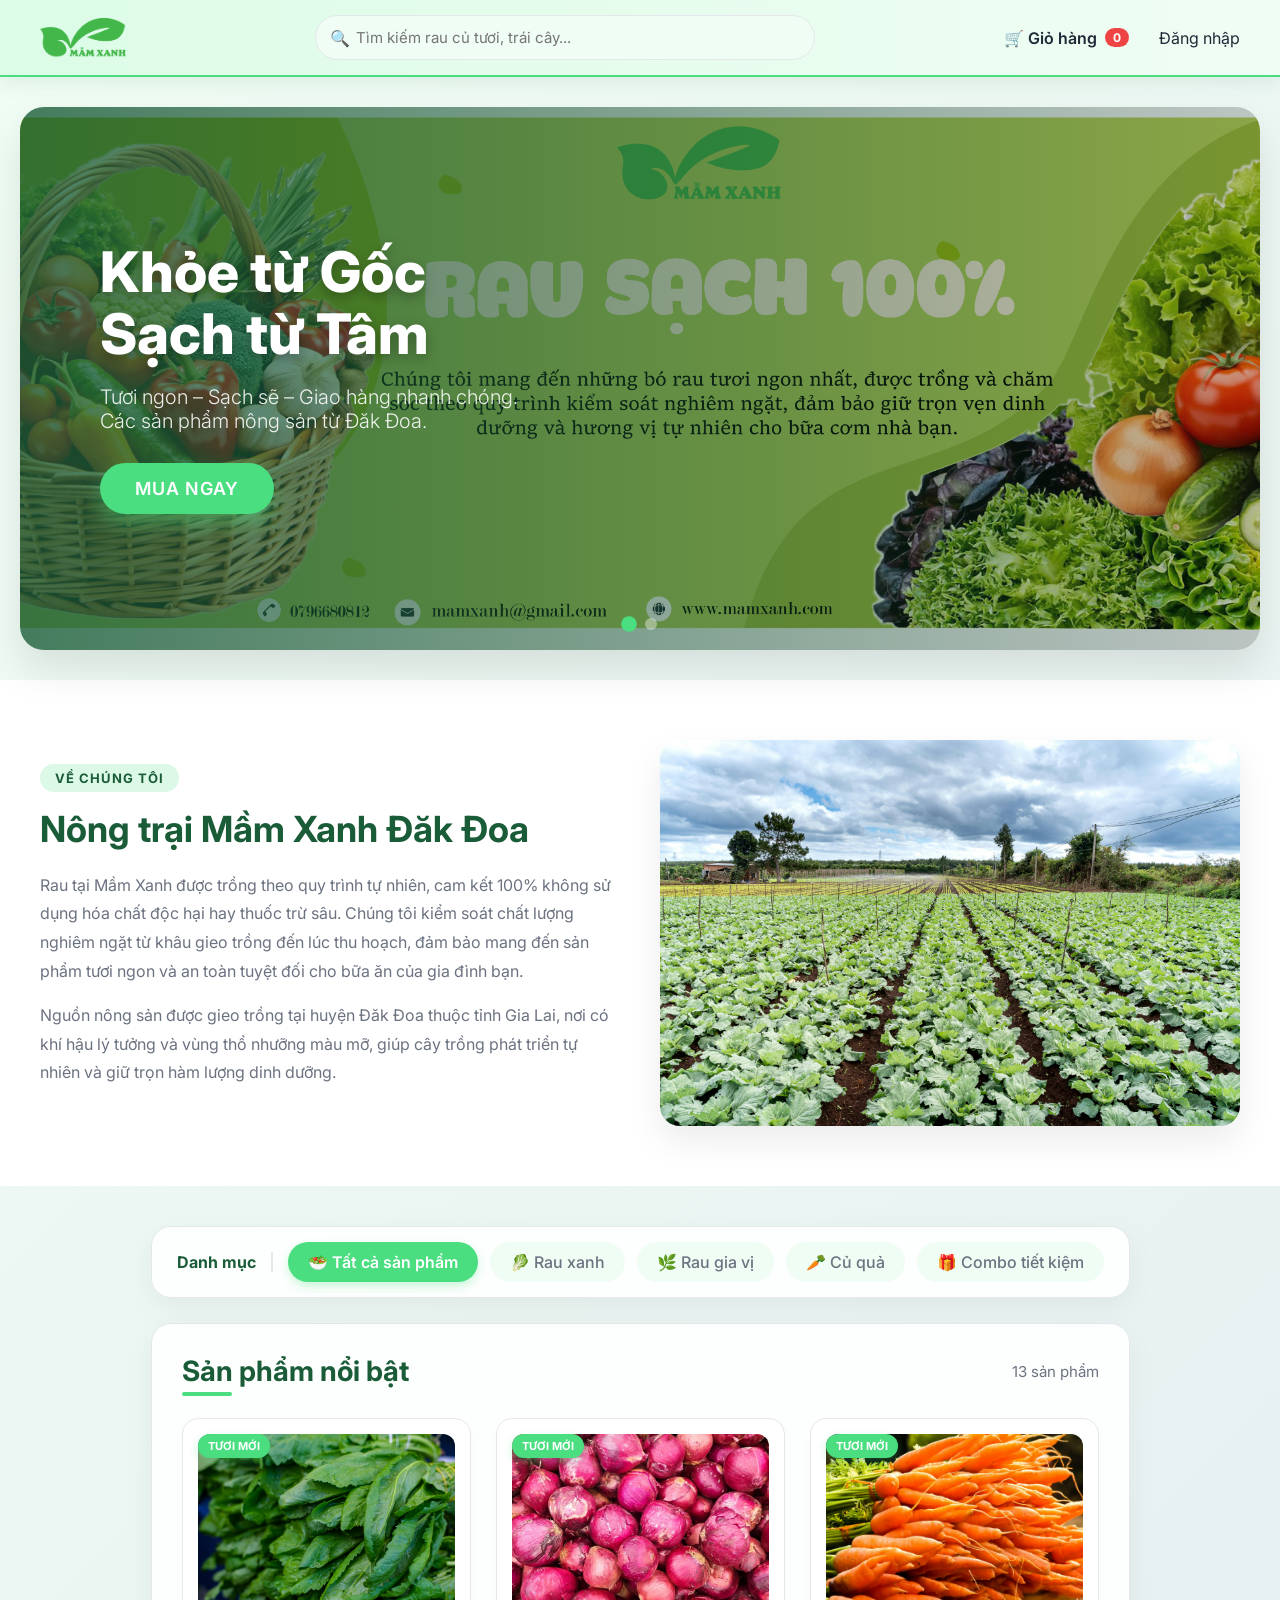
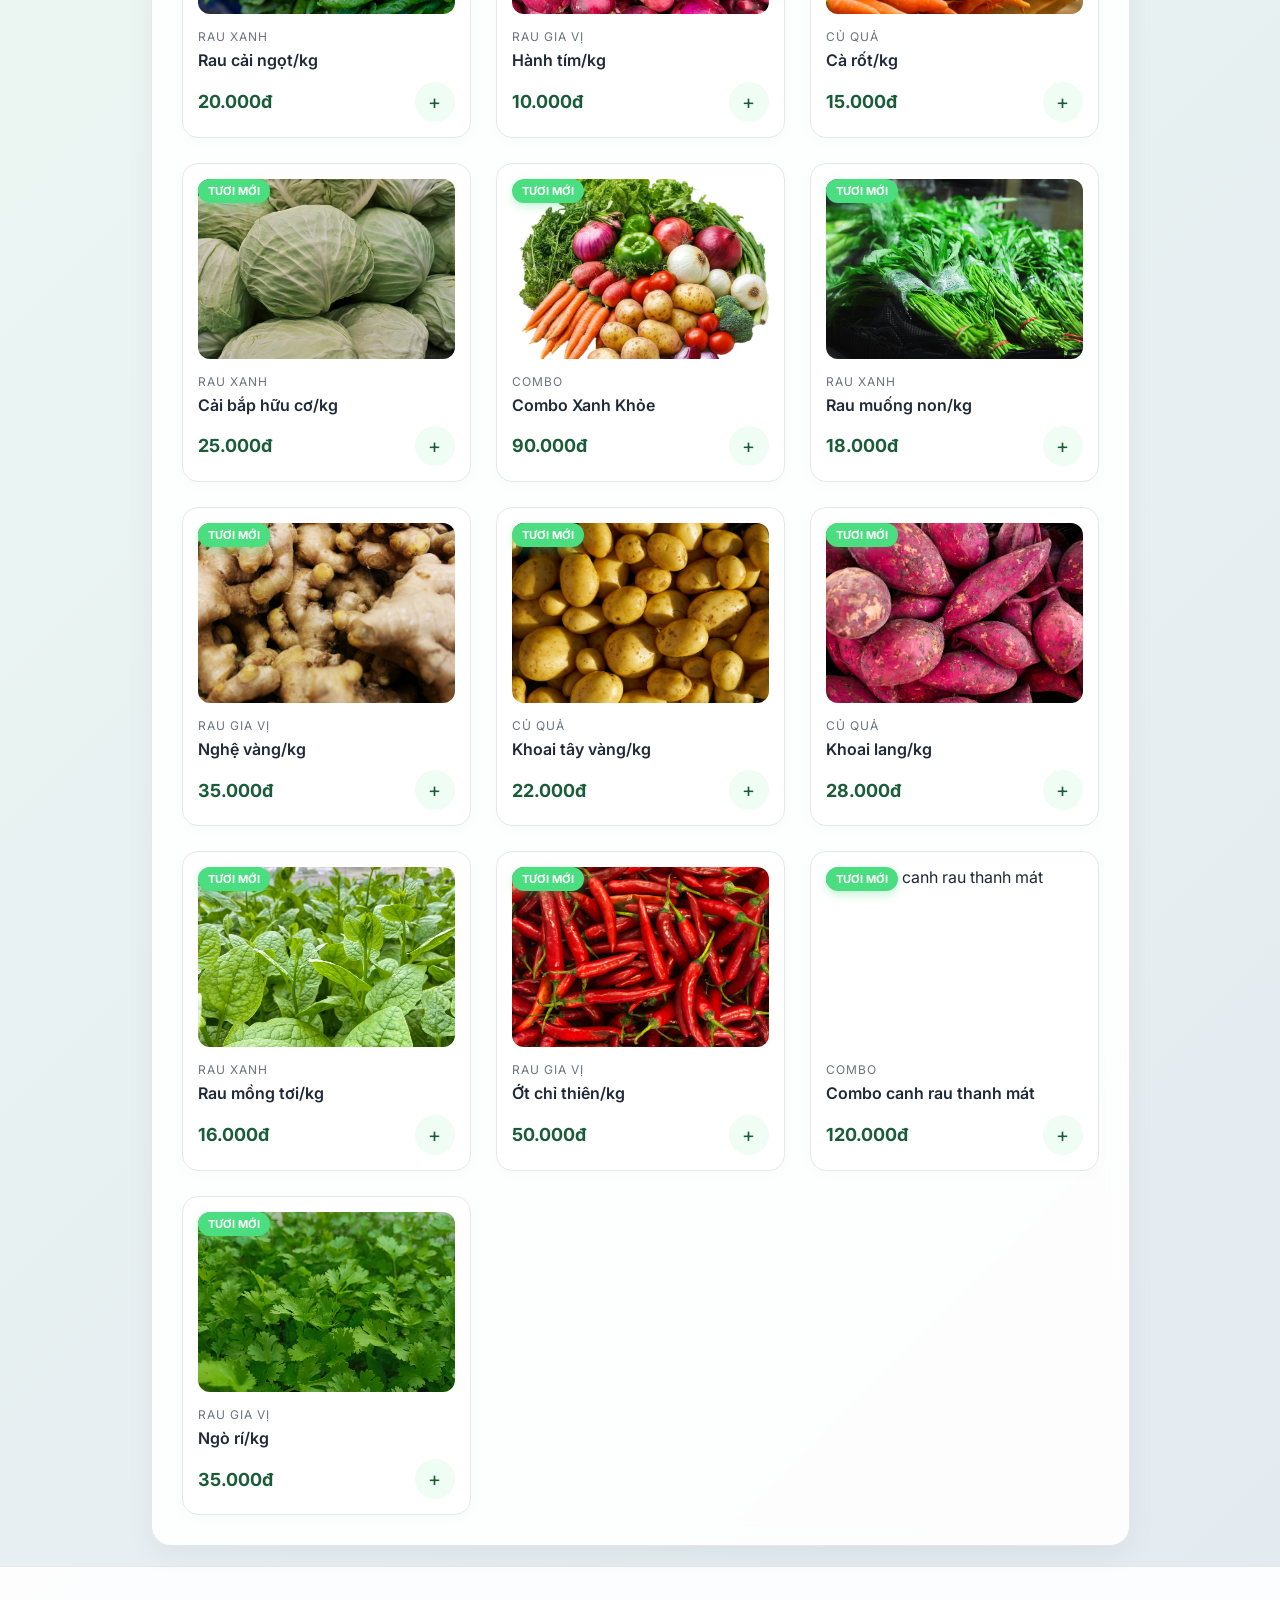
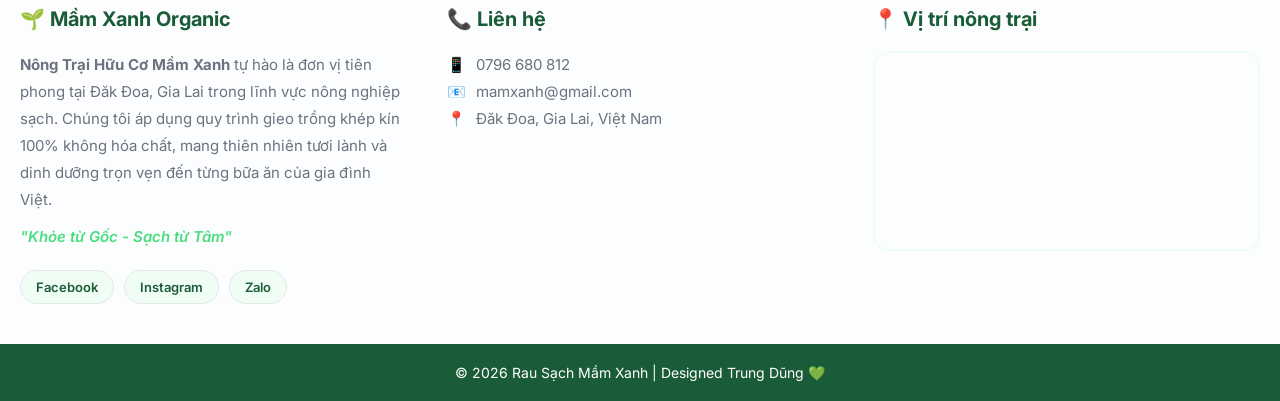
==== mamxanh/index.html @ 526daf3a "Add files via upload" ====
<!DOCTYPE html>
<html lang="vi">

<head>
  <meta charset="UTF-8">
  <meta name="viewport" content="width=device-width, initial-scale=1.0">
  <title>Mầm Xanh - Nông Sản Đăk Đoa</title>
  <link rel="stylesheet" href="style.css">
</head>

<body>

  <header class="header">
    <div class="logo">
      <a href="index.html" class="logo-text">
        <img src="logo.png" alt="Mầm Xanh Logo">
      </a>
    </div>

    <div class="search-container">
      <span class="search-icon">🔍</span>
      <input class="search" placeholder="Tìm kiếm rau củ tươi, trái cây...">
    </div>

    <div class="right">
      <a href="cart.html" class="cart-link">
        🛒 Giỏ hàng <span id="cart-count">0</span>
      </a>
      <div class="user-menu" id="user-menu">
        <!-- Injected by script.js -->
      </div>
    </div>
  </header>

  <section class="hero">
    <div class="slider">
      <div class="slides" id="slides">
        <div class="slide">
          <img src="banner1.png" alt="Khỏe từ Gốc Sạch từ Tâm">
        </div>
        <div class="slide">
          <img src="banner.png" alt="Giao hàng tận nơi">
        </div>
      </div>
      <div class="slider-dots">
        <div class="dot active"></div>
        <div class="dot"></div>
      </div>
    </div>
    <div class="hero-text">
      <h1>Khỏe từ Gốc <br> Sạch từ Tâm</h1>
      <p>Tươi ngon – Sạch sẽ – Giao hàng nhanh chóng. <br> Các sản phẩm nông sản từ Đăk Đoa.</p>
      <a href="#products-section" class="btn-primary">Mua Ngay</a>
    </div>
  </section>

  <section class="about" id="about">
    <div class="about-container">
      <div class="about-text">
        <span class="about-badge">VỀ CHÚNG TÔI</span>
        <h2>Nông trại Mầm Xanh Đăk Đoa</h2>
        <p>
          Rau tại Mầm Xanh được trồng theo quy trình tự nhiên, cam kết 100% không sử dụng hóa chất độc hại hay thuốc trừ
          sâu.
          Chúng tôi kiểm soát chất lượng nghiêm ngặt từ khâu gieo trồng đến lúc thu hoạch,
          đảm bảo mang đến sản phẩm tươi ngon và an toàn tuyệt đối cho bữa ăn của gia đình bạn.
        </p>
        <p>
          Nguồn nông sản được gieo trồng tại huyện Đăk Đoa thuộc tỉnh Gia Lai,
          nơi có khí hậu lý tưởng và vùng thổ nhưỡng màu mỡ, giúp cây trồng phát triển tự nhiên và giữ trọn hàm lượng
          dinh dưỡng.
        </p>
      </div>
      <div class="about-img">
        <img src="vườn rau.jpg" alt="Nông trại rau Mầm Xanh Đăk Đoa">
      </div>
    </div>
  </section>

  <div class="container" id="products-section">
    <aside class="sidebar">
      <h3>Danh mục</h3>
      <ul>
        <li class="active" onclick="filterCategory('all', this)">🥗 Tất cả sản phẩm</li>
        <li onclick="filterCategory('vegetable', this)">🥬 Rau xanh</li>
        <li onclick="filterCategory('Rau gia vị', this)">🌿 Rau gia vị</li>
        <li onclick="filterCategory('root', this)">🥕 Củ quả</li>
        <li onclick="filterCategory('combo', this)">🎁 Combo tiết kiệm</li>
      </ul>
    </aside>

    <main class="main">
      <div class="main-header">
        <h2>Sản phẩm nổi bật</h2>
        <span class="result-count" id="result-count">0 sản phẩm</span>
      </div>
      <div id="products" class="grid">
        <!-- Products injected here -->
      </div>
    </main>
  </div>

  <!-- PRODUCT MODAL -->
  <div id="product-modal" class="modal">
    <div class="modal-content">
      <button class="modal-close" onclick="closeProductModal()">✕</button>
      <div class="modal-img">
        <img id="m-prod-img" src="" alt="Product">
      </div>
      <div class="modal-info">
        <h2 id="m-prod-name">Tên sản phẩm</h2>
        <div class="modal-price" id="m-prod-price">0đ</div>
        <p class="modal-desc" id="m-prod-desc">Mô tả chi tiết sản phẩm.</p>

        <div class="qty-selector">
          <button class="qty-btn" onclick="changeModalQty(-1)">-</button>
          <input type="text" class="qty-input" id="m-prod-qty" value="1" readonly>
          <button class="qty-btn" onclick="changeModalQty(1)">+</button>
        </div>

        <button class="btn-primary" id="m-prod-add">Thêm vào giỏ hàng</button>
      </div>
    </div>
  </div>

  <footer class="footer">
    <div class="footer-container">
      <div class="footer-col">
        <h3>🌱 Mầm Xanh Organic</h3>
        <p style="margin-bottom: 10px;"><strong>Nông Trại Hữu Cơ Mầm Xanh</strong> tự hào là đơn vị tiên phong tại Đăk
          Đoa, Gia Lai trong lĩnh vực nông nghiệp sạch. Chúng tôi áp dụng quy trình gieo trồng khép kín 100% không hóa
          chất, mang thiên nhiên tươi lành và dinh dưỡng trọn vẹn đến từng bữa ăn của gia đình Việt.</p>
        <p style="font-style: italic; color: var(--accent); font-weight: 600;">"Khỏe từ Gốc - Sạch từ Tâm"</p>
        <div class="social-links">
          <a href="https://www.facebook.com/ZeD3012" target="_blank" title="Facebook">Facebook</a>
          <a href="https://www.instagram.com/trg.dngg/" target="_blank" title="Instagram">Instagram</a>
          <a href="#" title="Zalo">Zalo</a>
        </div>
      </div>

      <div class="footer-col">
        <h3>📞 Liên hệ</h3>
        <p><span>📱</span> <a href="tel:0796680812">0796 680 812</a></p>
        <p><span>📧</span> <a href="mailto:dungphamtrung543@gmail.com">mamxanh@gmail.com</a></p>
        <p><span>📍</span> Đăk Đoa, Gia Lai, Việt Nam</p>
      </div>

      <div class="footer-col">
        <h3>📍 Vị trí nông trại</h3>
        <div class="map-container">
          <iframe src="https://www.google.com/maps?q=Đăk%20Đoa%20Gia%20Lai&output=embed" loading="lazy"
            style="width:100%; height:100%; border:none;"></iframe>
        </div>
      </div>
    </div>

    <div class="footer-bottom">
      © 2026 Rau Sạch Mầm Xanh | Designed Trung Dũng 💚
    </div>
  </footer>

  <script src="script.js"></script>
</body>

</html>
---- mamxanh/style.css ----
@import url('https://fonts.googleapis.com/css2?family=Inter:wght@400;500;600;700;800&display=swap');

:root {
  --primary: #1a5c38;
  --accent: #4ade80;
  --accent-hover: #22c55e;
  --bg-color: #f0fdf4;
  --card-bg: rgba(255, 255, 255, 0.9);
  --text-main: #1f2937;
  --text-muted: #6b7280;
  --border-color: #e5e7eb;
}

* { margin: 0; padding: 0; box-sizing: border-box; font-family: 'Inter', sans-serif; }

body {
  background: linear-gradient(135deg, #f0fdf4 0%, #e2e8f0 100%);
  color: var(--text-main);
  min-height: 100vh;
  display: flex;
  flex-direction: column;
}

::selection {
  background: var(--accent);
  color: #fff;
}

/* HEADER */
.header {
  display: flex;
  align-items: center;
  justify-content: space-between;
  padding: 15px 40px;
  background: linear-gradient(90deg, #dcfce7 0%, #f0fdf4 100%);
  box-shadow: 0 4px 20px rgba(26, 92, 56, 0.1);
  position: sticky;
  top: 0;
  z-index: 100;
  border-bottom: 2px solid var(--accent);
}
.logo-text { font-size: 24px; font-weight: 700; color: var(--primary); text-decoration: none; display: flex; align-items: center; gap: 10px; }
.logo-text img { height: 40px; }

/* SEARCH */
.search-container { position: relative; width: 50%; max-width: 500px; }
.search {
  width: 100%;
  padding: 12px 20px 12px 40px;
  border-radius: 30px;
  border: 1px solid var(--border-color);
  background: var(--bg-color);
  font-size: 15px;
}
.search:focus {
  outline: none;
  border-color: var(--accent);
  box-shadow: 0 0 0 4px rgba(74, 222, 128, 0.2);
}
.search-icon { position: absolute; left: 15px; top: 50%; transform: translateY(-50%); color: var(--text-muted); }

/* HEADER RIGHT */
.right { display: flex; align-items: center; gap: 30px; }
.cart-link { text-decoration: none; color: var(--text-main); font-weight: 600; display: flex; align-items: center; gap: 8px; transition: 0.3s; }
.cart-link:hover { color: var(--accent); transform: translateY(-2px); }
#cart-count { background: #ef4444; color: #fff; font-size: 12px; padding: 2px 8px; border-radius: 20px; font-weight: 700; }

.user-menu { position: relative; }
.user-name { cursor: pointer; color: var(--primary); font-weight: 600; }
.dropdown {
  position: absolute; top: 120%; right: 0; background: #fff; border-radius: 12px; padding: 15px;
  min-width: 200px; box-shadow: 0 10px 25px rgba(0,0,0,0.1); border: 1px solid var(--border-color);
  opacity: 0; visibility: hidden; transform: translateY(-10px); transition: all 0.3s ease;
}
.user-menu:hover .dropdown, .dropdown.active { opacity: 1; visibility: visible; transform: translateY(0); }
.dropdown p { color: var(--primary); font-weight: 600; margin-bottom: 12px; border-bottom: 1px solid var(--border-color); padding-bottom: 8px;}
.dropdown button { width: 100%; padding: 10px; background: #fee2e2; color: #ef4444; border: none; border-radius: 8px; font-weight: 600; cursor: pointer; transition: 0.2s;}
.dropdown button:hover { background: #fca5a5; color: #b91c1c; }

/* HERO SECTION */
.hero { margin: 30px auto; width: calc(100% - 40px); max-width: 1260px; position: relative; border-radius: 24px; overflow: hidden; box-shadow: 0 20px 40px rgba(0,0,0,0.1); }
.slider { width: 100%; aspect-ratio: 16 / 7; position: relative; }
.slides { display: flex; width: 100%; height: 100%; transition: transform 0.5s ease-in-out; }
.slide { width: 100%; flex-shrink: 0; position: relative; }
.slide img { width: 100%; height: 100%; object-fit: cover; }
.slide::after { content: ''; position: absolute; inset: 0; background: linear-gradient(90deg, rgba(26,92,56,0.8) 0%, rgba(0,0,0,0.2) 100%); }
.hero-text { position: absolute; top: 50%; left: 80px; transform: translateY(-50%); color: white; z-index: 10; max-width: 500px; }
.hero-text h1 { font-size: 56px; font-weight: 800; line-height: 1.1; margin-bottom: 20px; text-shadow: 0 4px 12px rgba(0,0,0,0.3); }
.hero-text p { font-size: 20px; opacity: 0.9; margin-bottom: 30px; font-weight: 300; }
.btn-primary { display: inline-block; padding: 15px 35px; background: var(--accent); color: #fff; font-size: 18px; font-weight: 600; text-decoration: none; border-radius: 30px; box-shadow: 0 10px 20px rgba(74, 222, 128, 0.4); text-transform: uppercase; letter-spacing: 1px; border: none; cursor: pointer; transition: 0.3s;}
.btn-primary:hover { background: var(--accent-hover); transform: translateY(-3px) scale(1.02); box-shadow: 0 15px 25px rgba(74, 222, 128, 0.5); }
.slider-dots { position: absolute; bottom: 20px; left: 50%; transform: translateX(-50%); display: flex; gap: 10px; z-index: 10; }
.dot { width: 12px; height: 12px; border-radius: 50%; background: rgba(255,255,255,0.4); cursor: pointer; transition: 0.3s; }
.dot.active { background: var(--accent); transform: scale(1.3); }

/* ABOUT SECTION */
.about { padding: 60px 20px; background: #fff; margin-bottom: 20px; }
.about-container { max-width: 1200px; margin: 0 auto; display: flex; align-items: center; gap: 40px; }
.about-text { flex: 1; }
.about-badge { display: inline-block; background: rgba(74, 222, 128, 0.2); color: var(--primary); padding: 6px 15px; border-radius: 20px; font-size: 13px; font-weight: 700; margin-bottom: 15px; letter-spacing: 1px; }
.about-text h2 { font-size: 36px; color: var(--primary); margin-bottom: 20px; }
.about-text p { font-size: 16px; color: var(--text-muted); line-height: 1.8; margin-bottom: 15px; }
.about-img { flex: 1; border-radius: 20px; overflow: hidden; box-shadow: 0 15px 35px rgba(0,0,0,0.08); }
.about-img img { width: 100%; display: block; transition: 0.5s ease; }
.about-img:hover img { transform: scale(1.05); }

/* MAIN LAYOUT */
.container { display: flex; flex-direction: column; gap: 25px; max-width: 1300px; margin: 0 auto; padding: 20px; flex: 1; }
.sidebar { width: 100%; background: var(--card-bg); backdrop-filter: blur(10px); border-radius: 20px; padding: 15px 25px; box-shadow: 0 10px 30px rgba(0,0,0,0.05); border: 1px solid var(--border-color); display: flex; align-items: center; overflow-x: auto; gap: 15px; position: sticky; top: 80px; z-index: 90; }
.sidebar h3 { font-size: 16px; color: var(--primary); margin: 0; padding-right: 15px; border-right: 2px solid var(--border-color); white-space: nowrap; border-bottom: none; }
.sidebar ul { list-style: none; display: flex; gap: 12px; margin: 0; padding: 0; }
.sidebar li { padding: 10px 20px; cursor: pointer; border-radius: 30px; color: var(--text-muted); font-weight: 500; display: flex; align-items: center; gap: 8px; white-space: nowrap; background: var(--bg-color); transition: 0.3s; margin: 0; }
.sidebar li:hover { background: rgba(74, 222, 128, 0.1); color: var(--primary); transform: translateY(-2px); }
.sidebar li.active { background: var(--accent); color: #fff; font-weight: 600; box-shadow: 0 4px 10px rgba(74, 222, 128, 0.3); border: none; }

/* Custom scrollbar for horizontal sidebar */
.sidebar::-webkit-scrollbar { height: 6px; }
.sidebar::-webkit-scrollbar-track { background: transparent; }
.sidebar::-webkit-scrollbar-thumb { background: var(--border-color); border-radius: 10px; }

.main { flex: 1; background: var(--card-bg); backdrop-filter: blur(10px); border-radius: 20px; padding: 30px; box-shadow: 0 10px 30px rgba(0,0,0,0.05); border: 1px solid var(--border-color); }
.main-header { display: flex; justify-content: space-between; align-items: center; margin-bottom: 30px; }
.main-header h2 { font-size: 28px; color: var(--primary); position: relative; }
.main-header h2::after { content: ''; position: absolute; bottom: -8px; left: 0; width: 50px; height: 4px; background: var(--accent); border-radius: 2px; }
.result-count { color: var(--text-muted); font-size: 15px; }

/* PRODUCT GRID */
.grid { display: grid; grid-template-columns: repeat(auto-fill, minmax(220px, 1fr)); gap: 25px; }
.product { background: #fff; border-radius: 16px; padding: 15px; border: 1px solid var(--border-color); box-shadow: 0 4px 15px rgba(0,0,0,0.02); position: relative; overflow: hidden; display: flex; flex-direction: column; cursor: pointer; transition: 0.3s;}
.product:hover { transform: translateY(-8px); box-shadow: 0 15px 35px rgba(0,0,0,0.1); border-color: var(--accent); }
.product-badge { position: absolute; top: 15px; left: 15px; background: var(--accent); color: #fff; font-size: 11px; font-weight: 700; padding: 5px 10px; border-radius: 20px; z-index: 2; text-transform: uppercase; box-shadow: 0 4px 10px rgba(74,222,128,0.3); }
.product-img-wrapper { width: 100%; height: 180px; border-radius: 12px; overflow: hidden; margin-bottom: 15px; position: relative; }
.product img { width: 100%; height: 100%; object-fit: cover; transition: transform 0.5s ease; }
.product:hover img { transform: scale(1.1); }
.product-info { flex: 1; display: flex; flex-direction: column; }
.product-cat { font-size: 12px; color: var(--text-muted); text-transform: uppercase; letter-spacing: 1px; margin-bottom: 5px; }
.product h3 { font-size: 16px; color: var(--text-main); margin-bottom: 10px; font-weight: 600; line-height: 1.4; }
.price-row { display: flex; justify-content: space-between; align-items: center; margin-top: auto; }
.product p.price { color: var(--primary); font-size: 18px; font-weight: 700; }
.btn-add { background: var(--bg-color); color: var(--primary); border: none; width: 40px; height: 40px; border-radius: 50%; display: flex; align-items: center; justify-content: center; cursor: pointer; font-size: 20px; transition: 0.3s; z-index: 10;}
.btn-add:hover { background: var(--accent); color: #fff; transform: rotate(90deg); }

/* PRODUCT MODAL */
.modal { position: fixed; inset: 0; background: rgba(15, 23, 42, 0.6); backdrop-filter: blur(5px); display: none; align-items: center; justify-content: center; z-index: 1000; opacity: 0; transition: opacity 0.3s ease; }
.modal.show { display: flex; opacity: 1; }
.modal-content { background: #fff; width: 90%; max-width: 800px; border-radius: 24px; display: flex; overflow: hidden; position: relative; transform: scale(0.9); transition: transform 0.3s ease; box-shadow: 0 25px 50px -12px rgba(0,0,0,0.25); }
.modal.show .modal-content { transform: scale(1); }
.modal-close { position: absolute; top: 15px; right: 15px; background: rgba(0,0,0,0.05); border: none; font-size: 18px; width: 35px; height: 35px; border-radius: 50%; cursor: pointer; display: flex; align-items: center; justify-content: center; transition: 0.2s; }
.modal-close:hover { background: #fee2e2; color: #ef4444; }

.modal-img { width: 50%; background: var(--bg-color); }
.modal-img img { width: 100%; height: 100%; object-fit: cover; }
.modal-info { width: 50%; padding: 40px; display: flex; flex-direction: column; justify-content: center; }
.modal-info h2 { font-size: 28px; margin-bottom: 10px; color: var(--primary); }
.modal-price { font-size: 24px; color: var(--accent); font-weight: 700; margin-bottom: 15px; }
.modal-desc { color: var(--text-muted); line-height: 1.6; margin-bottom: 25px; }

.qty-selector { display: flex; align-items: center; gap: 15px; margin-bottom: 30px; }
.qty-btn { width: 35px; height: 35px; background: var(--bg-color); border: none; border-radius: 50%; font-size: 18px; cursor: pointer; color: var(--primary); transition: 0.2s;}
.qty-btn:hover { background: var(--accent); color: #fff; }
.qty-input { width: 40px; text-align: center; border: none; font-size: 18px; font-weight: 600; outline: none; }

/* CART LAYOUT */
.cart-container { max-width: 1200px; margin: 40px auto; padding: 0 20px; flex: 1; width: 100%; }
.cart-header { display: flex; justify-content: space-between; align-items: center; margin-bottom: 30px; padding-bottom: 20px; border-bottom: 2px solid var(--border-color); }
.cart-header h1 { font-size: 32px; color: var(--primary); }
.empty-cart { text-align: center; padding: 60px 20px; background: #fff; border-radius: 24px; box-shadow: 0 10px 30px rgba(0,0,0,0.05); }
.empty-cart-icon { font-size: 80px; margin-bottom: 20px; opacity: 0.5; }
.empty-cart h2 { color: var(--primary); margin-bottom: 15px; }
.empty-cart p { color: var(--text-muted); margin-bottom: 30px; font-size: 16px; }

.cart-layout { display: flex; gap: 30px; align-items: flex-start; }
.cart-items-section { flex: 1; display: flex; flex-direction: column; gap: 15px; }
.cart-items-wrap { flex: 1; }
.cart-item { background: #fff; border-radius: 16px; padding: 20px; display: flex; align-items: center; gap: 20px; border: 1px solid var(--border-color); margin-bottom: 15px; position: relative; box-shadow: 0 4px 10px rgba(0,0,0,0.02); }
.cart-item img { width: 100px; height: 100px; object-fit: cover; border-radius: 12px; }
.cart-item-info { flex: 1; }
.cart-item-info h3 { font-size: 18px; margin-bottom: 8px; color: var(--primary); }
.cart-item-price { color: var(--text-muted); font-weight: 500; }
.cart-item-subtotal { font-weight: 700; color: var(--accent); font-size: 18px; min-width: 100px; text-align: right; }
.btn-remove { background: #fee2e2; border: none; color: #ef4444; width: 30px; height: 30px; border-radius: 50%; cursor: pointer; transition: 0.2s; position: absolute; right: 20px; top: 20px; }
.btn-remove:hover { background: #fca5a5; }

.cart-summary { width: 350px; background: #fff; padding: 25px; border-radius: 16px; border: 1px solid var(--border-color); box-shadow: 0 10px 20px rgba(0,0,0,0.02); position: sticky; top: 100px; }
.cart-summary h3 { font-size: 20px; margin-bottom: 20px; color: var(--primary); border-bottom: 2px solid var(--bg-color); padding-bottom: 10px; }
.summary-row { display: flex; justify-content: space-between; margin-bottom: 15px; color: var(--text-muted); font-weight: 500; }
.summary-row.total { font-size: 22px; font-weight: 700; color: var(--primary); border-top: 2px solid var(--bg-color); padding-top: 15px; margin-top: 10px; }
.cart-summary .btn-primary { width: 100%; text-align: center; margin-bottom: 15px; }
.btn-clear { width: 100%; padding: 15px; background: transparent; border: 2px solid #ef4444; color: #ef4444; font-weight: 600; border-radius: 30px; cursor: pointer; transition: 0.3s; }
.btn-clear:hover { background: #fee2e2; }

.address-card { margin-bottom: 25px; padding-bottom: 20px; border-bottom: 1px dashed var(--border-color); }
.address-card h4 { display: flex; justify-content: space-between; align-items: center; font-size: 16px; color: var(--primary); margin-bottom: 15px; }

.address-box { padding: 15px; border: 2px dashed var(--accent); border-radius: 12px; background: var(--bg-color); }
.address-box strong { display: block; font-size: 15px; color: var(--text-main); margin-bottom: 5px; }
.address-box span { display: block; font-size: 14px; color: var(--text-muted); line-height: 1.5; }

.btn-outline { width: 100%; padding: 10px; background: transparent; border: 2px solid var(--accent); color: var(--accent); border-radius: 8px; font-weight: 600; cursor: pointer; transition: 0.3s; }
.btn-outline:hover { background: var(--accent); color: #fff; }
.address-card .btn-outline { width: auto; padding: 5px 12px; font-size: 13px; border-radius: 20px; }

/* AUTH PAGES */
.auth-page { justify-content: center; align-items: center; background: url('vườn rau.jpg') no-repeat center center/cover; position: relative; }
.auth-page::before { content: ''; position: absolute; inset: 0; background: rgba(0, 0, 0, 0.5); backdrop-filter: blur(5px); }
.auth-card { background: rgba(255, 255, 255, 0.95); padding: 40px; border-radius: 24px; width: 100%; max-width: 400px; position: relative; z-index: 10; box-shadow: 0 20px 40px rgba(0,0,0,0.2); text-align: center; }
.auth-logo { font-size: 32px; color: var(--primary); text-decoration: none; display: block; margin-bottom: 10px; font-weight: 800; }
.auth-desc { color: var(--text-muted); margin-bottom: 30px; font-size: 15px; }

.input-group { position: relative; margin-bottom: 20px; text-align: left; }
.input-group label { display: block; margin-bottom: 8px; font-size: 14px; font-weight: 600; color: var(--text-main); }
.input-group input { width: 100%; padding: 12px 12px 12px 40px; border: 1px solid var(--border-color); border-radius: 10px; font-size: 15px; background: var(--bg-color); transition: 0.3s; }
.input-group input:focus { border-color: var(--accent); outline: none; box-shadow: 0 0 0 3px rgba(74, 222, 128, 0.2); }
.input-icon { position: absolute; left: 12px; bottom: 12px; color: var(--text-muted); font-size: 18px; }
.auth-links { margin-top: 20px; font-size: 14px; color: var(--text-muted); }
.auth-links a { color: var(--accent); text-decoration: none; font-weight: 600; }

/* TOAST */
.toast-container { position: fixed; bottom: 30px; right: 30px; display: flex; flex-direction: column; gap: 15px; z-index: 9999; }
.toast { background: #fff; color: var(--text-main); padding: 15px 20px; border-radius: 12px; display: flex; align-items: center; gap: 15px; box-shadow: 0 10px 30px rgba(0,0,0,0.1); border-left: 5px solid var(--accent); transform: translateX(120%); transition: transform 0.4s cubic-bezier(0.68, -0.55, 0.265, 1.55); }
.toast.show { transform: translateX(0); }
.toast.error { border-left-color: #ef4444; }
.toast-icon { width: 28px; height: 28px; border-radius: 50%; background: var(--accent); color: #fff; display: flex; align-items: center; justify-content: center; font-weight: bold; }
.toast.error .toast-icon { background: #ef4444; }
.toast-content h4 { font-size: 16px; margin-bottom: 3px; }
.toast-content p { font-size: 14px; color: var(--text-muted); }

/* FOOTER */
.footer { background: var(--card-bg); border-top: 1px solid var(--border-color); margin-top: auto; padding-top: 40px; }
.footer-container { display: flex; flex-wrap: wrap; gap: 40px; max-width: 1300px; margin: 0 auto; padding: 0 20px 40px; }
.footer-col { flex: 1; min-width: 250px; }
.footer-col h3 { font-size: 20px; color: var(--primary); margin-bottom: 20px; }
.footer-col p { color: var(--text-muted); line-height: 1.8; font-size: 15px; }
.footer-col p span { display: inline-block; width: 25px; }
.footer-col a { color: var(--text-muted); text-decoration: none; transition: 0.3s; }
.footer-col a:hover { color: var(--accent); }

.social-links { display: flex; gap: 10px; margin-top: 20px; flex-wrap: wrap; }
.social-links a { display: inline-block; background: var(--bg-color); color: var(--primary); padding: 8px 15px; border-radius: 20px; font-size: 13px; font-weight: 600; border: 1px solid var(--border-color); }
.social-links a:hover { background: var(--accent); color: #fff; border-color: var(--accent); transform: translateY(-3px); box-shadow: 0 5px 15px rgba(74, 222, 128, 0.3); }

.map-container { width: 100%; height: 200px; border-radius: 16px; overflow: hidden; border: 2px solid var(--bg-color); }
.footer-bottom { text-align: center; padding: 20px; background: var(--primary); color: #fff; font-size: 14px; }

/* ADDRESS MODAL */
.modal-address .modal-content { max-width: 500px; padding: 30px; flex-direction: column; }
.modal-address h2 { font-size: 24px; color: var(--text-main); margin-bottom: 20px; }
.form-grid { display: grid; grid-template-columns: 1fr 1fr; gap: 15px; margin-bottom: 20px; }
.form-grid .input-group.full { grid-column: span 2; }
.address-list-modal { max-height: 300px; overflow-y: auto; margin-bottom: 20px; display: flex; flex-direction: column; gap: 10px;}
.address-item-row { display: flex; align-items: flex-start; gap: 15px; padding: 15px; border: 1px solid var(--border-color); border-radius: 12px; cursor: pointer; transition: 0.2s;}
.address-item-row:hover { border-color: var(--accent); background: var(--bg-color); }
.address-item-row input[type="radio"] { margin-top: 4px; accent-color: var(--accent); transform: scale(1.2);}
.address-info { flex: 1; }
.address-info strong { display: block; font-size: 15px; margin-bottom: 5px;}
.address-info span { font-size: 13px; color: var(--text-muted); line-height: 1.4; display: block;}
.btn-delete-addr { background: transparent; border: none; color: #ef4444; cursor: pointer; font-size: 18px; padding: 5px;}

/* ANIMATION */
@keyframes bounce { 0%, 100% { transform: scale(1); } 50% { transform: scale(1.3); } }
.bounce-in { animation: bounce 0.4s ease; }

/* RESPONSIVE */
@media (max-width: 992px) {
  .about-container { flex-direction: column; text-align: center; }
  .cart-layout { flex-direction: column; }
  .cart-summary { width: 100%; position: static; }
}
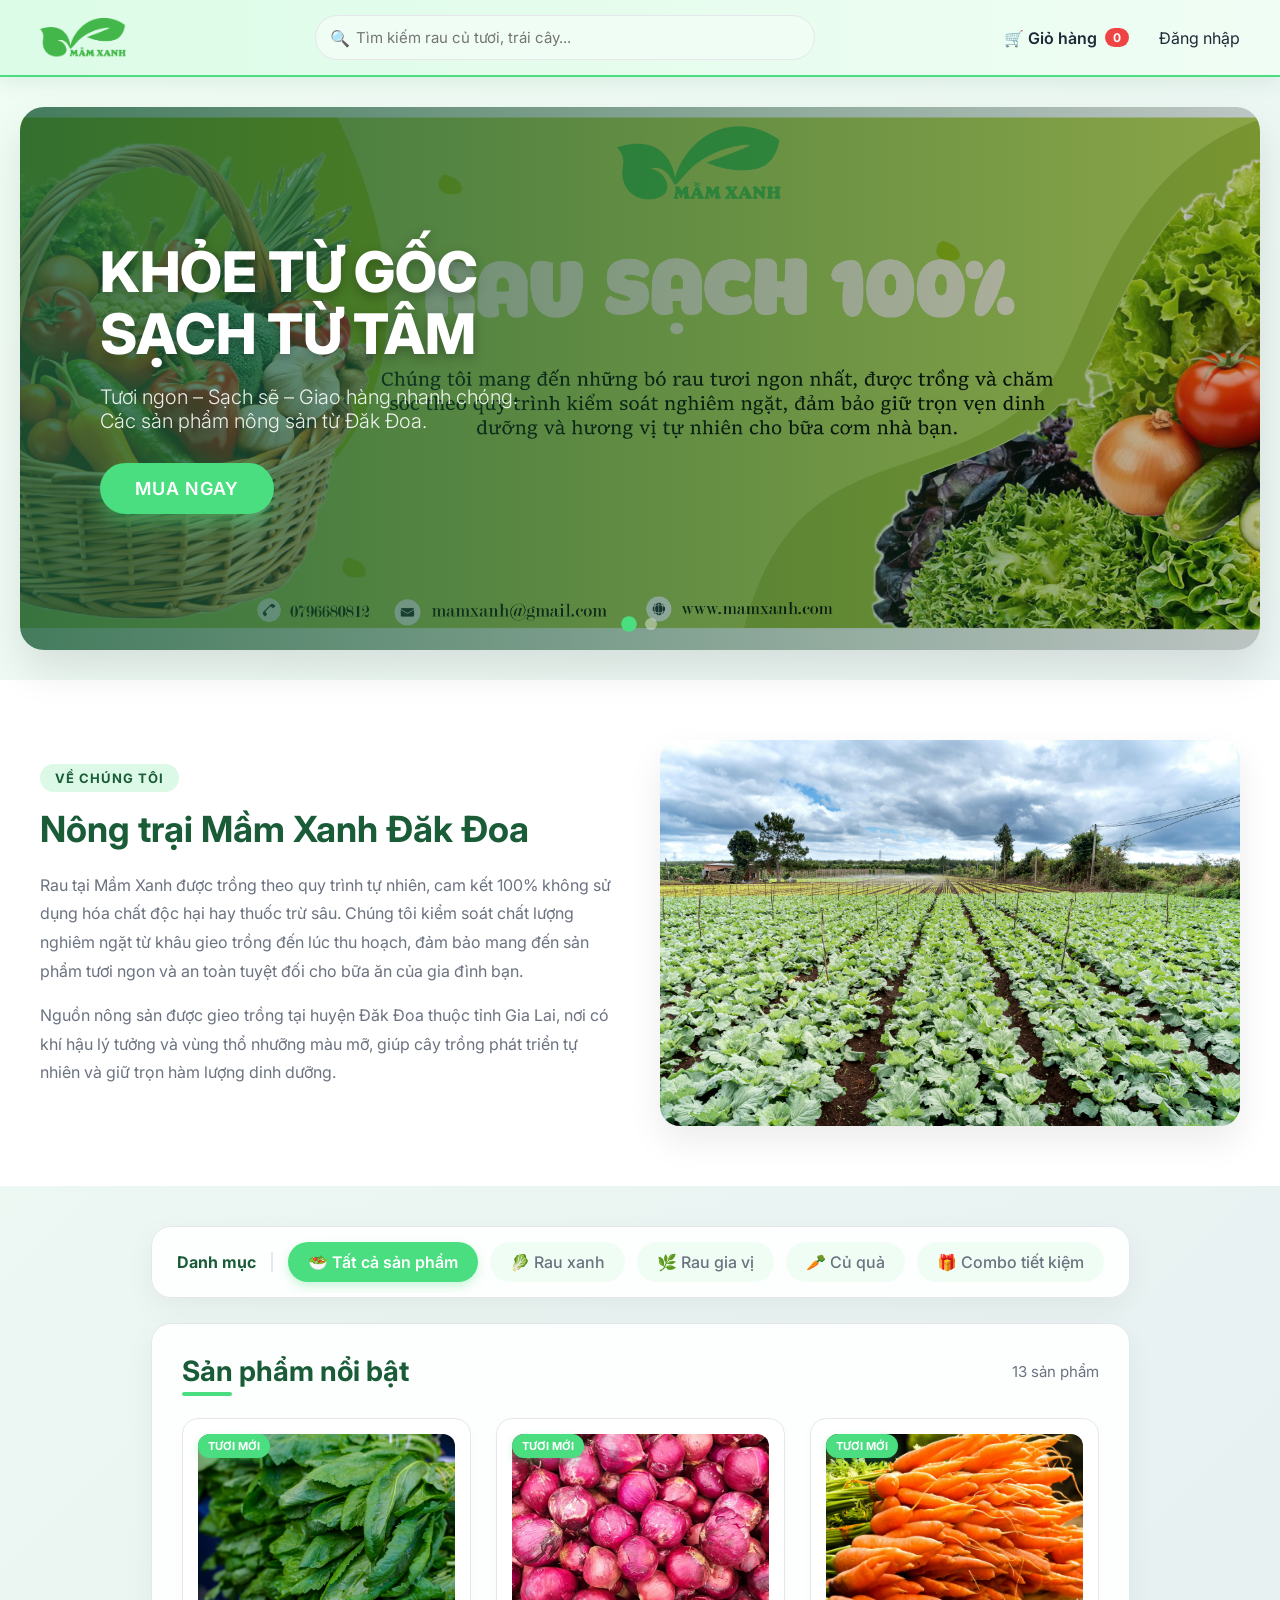
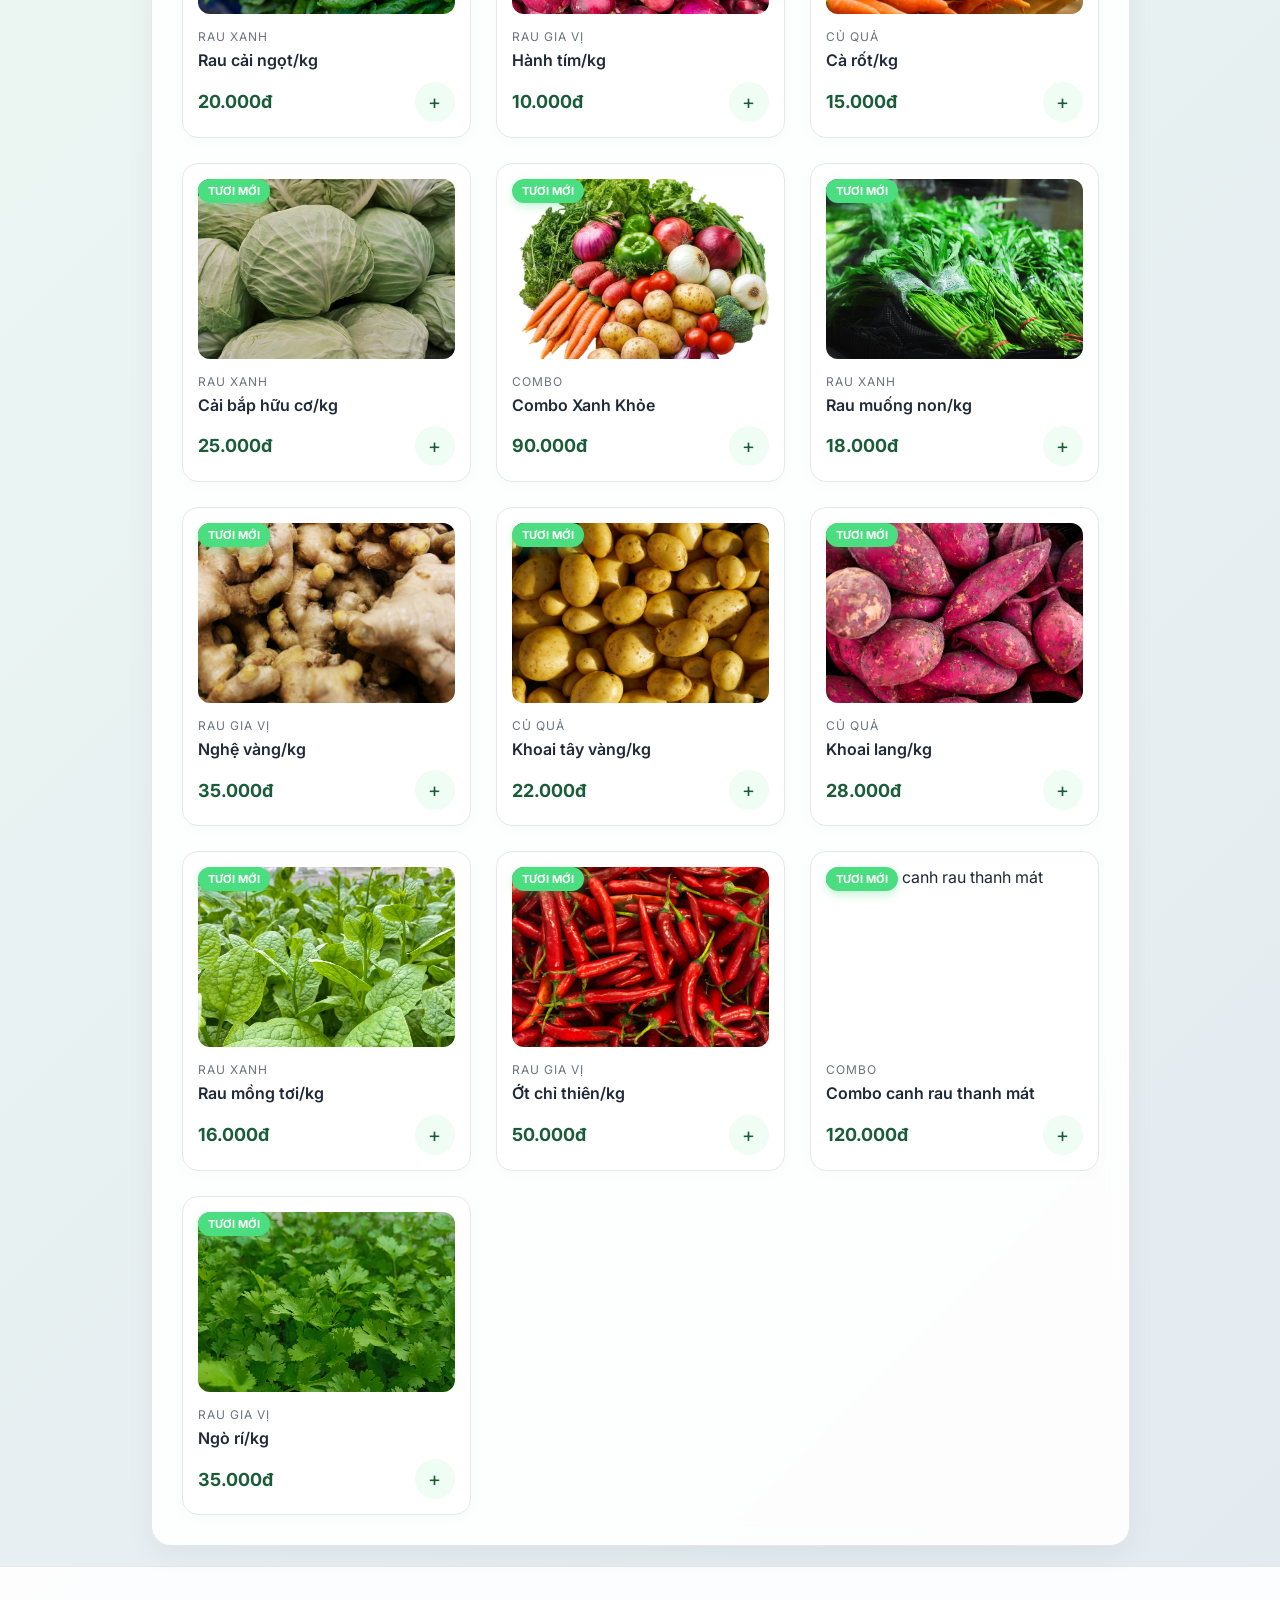
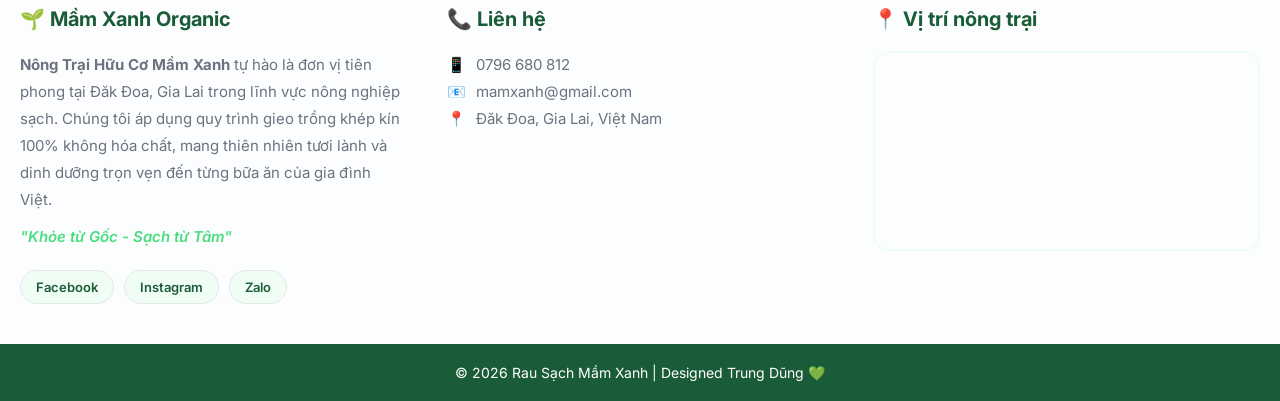
==== commit ffdfbc88: "Update index.html" ====
--- a/mamxanh/index.html
+++ b/mamxanh/index.html
@@ -48,7 +48,7 @@
       </div>
     </div>
     <div class="hero-text">
-      <h1>Khỏe từ Gốc <br> Sạch từ Tâm</h1>
+      <h1>KHỎE TỪ GỐC <br> SẠCH TỪ TÂM</h1>
       <p>Tươi ngon – Sạch sẽ – Giao hàng nhanh chóng. <br> Các sản phẩm nông sản từ Đăk Đoa.</p>
       <a href="#products-section" class="btn-primary">Mua Ngay</a>
     </div>
@@ -162,4 +162,4 @@
   <script src="script.js"></script>
 </body>
 
-</html>+</html>
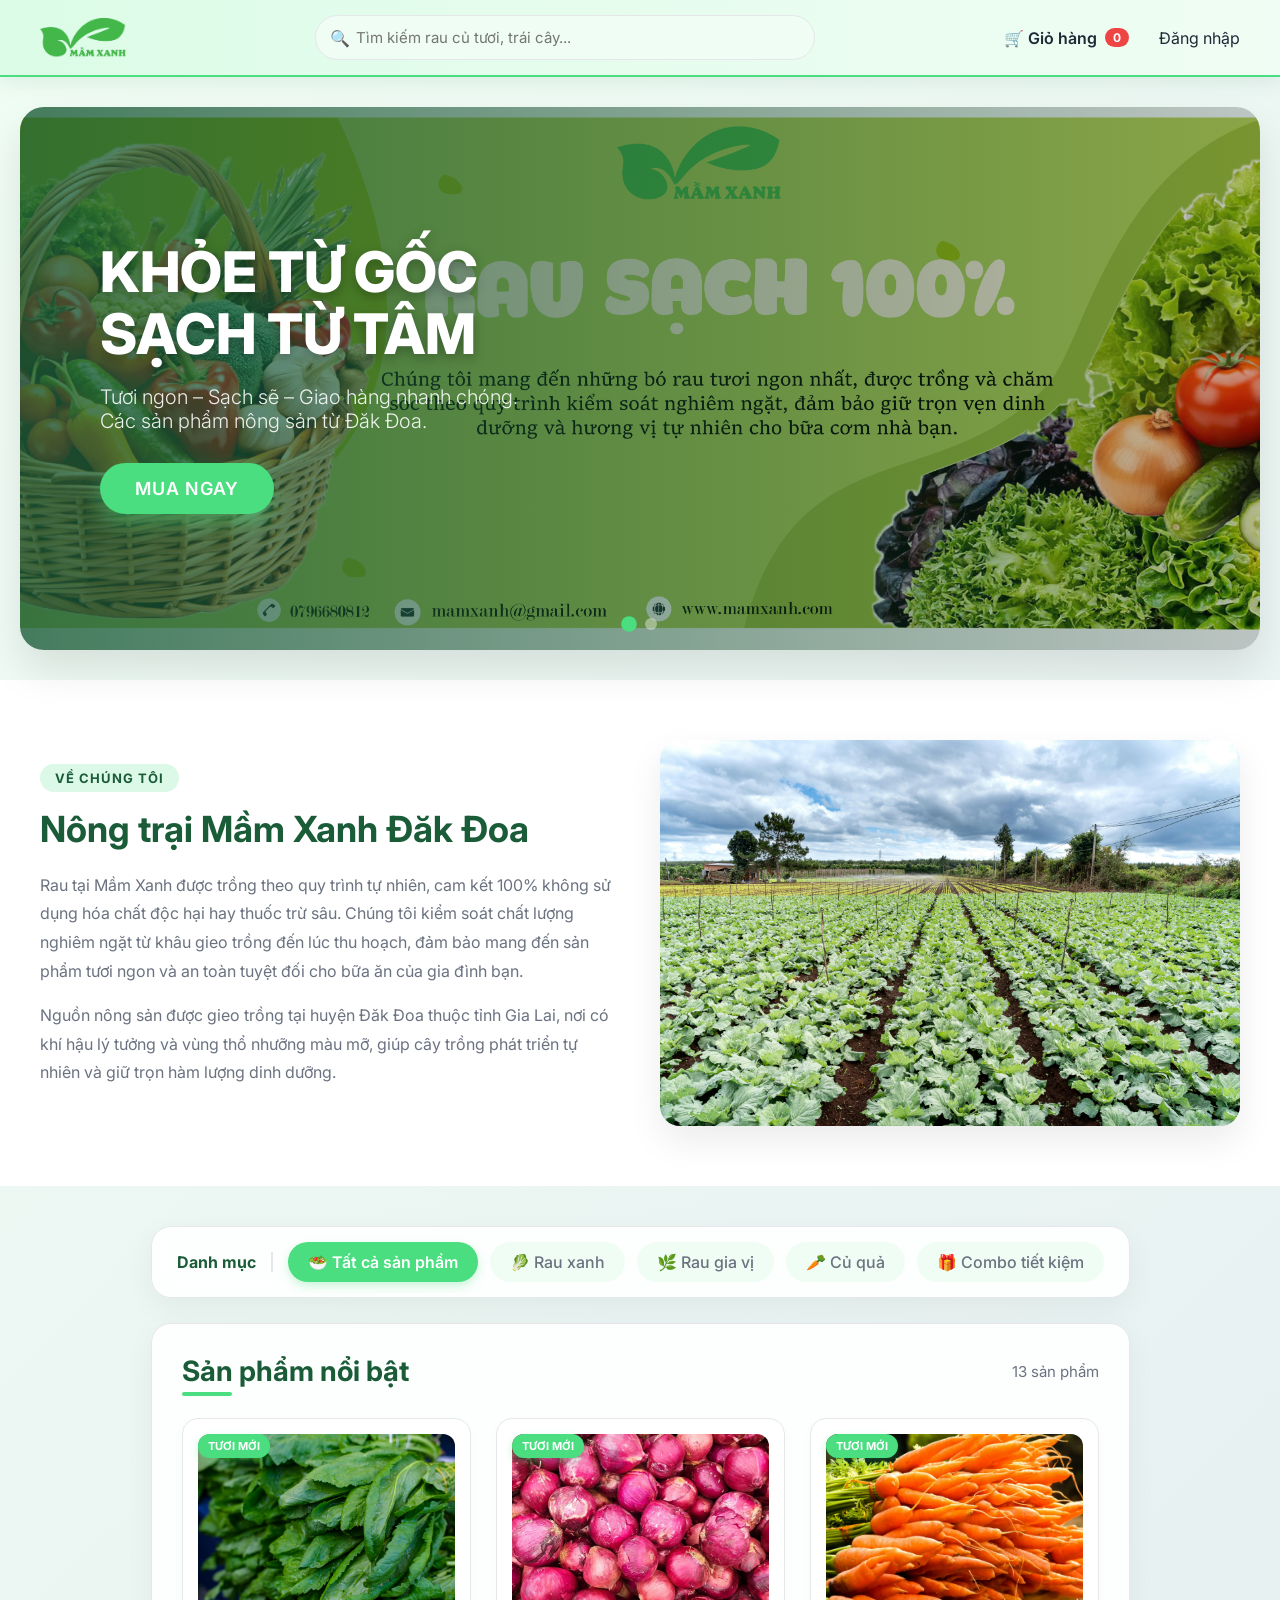
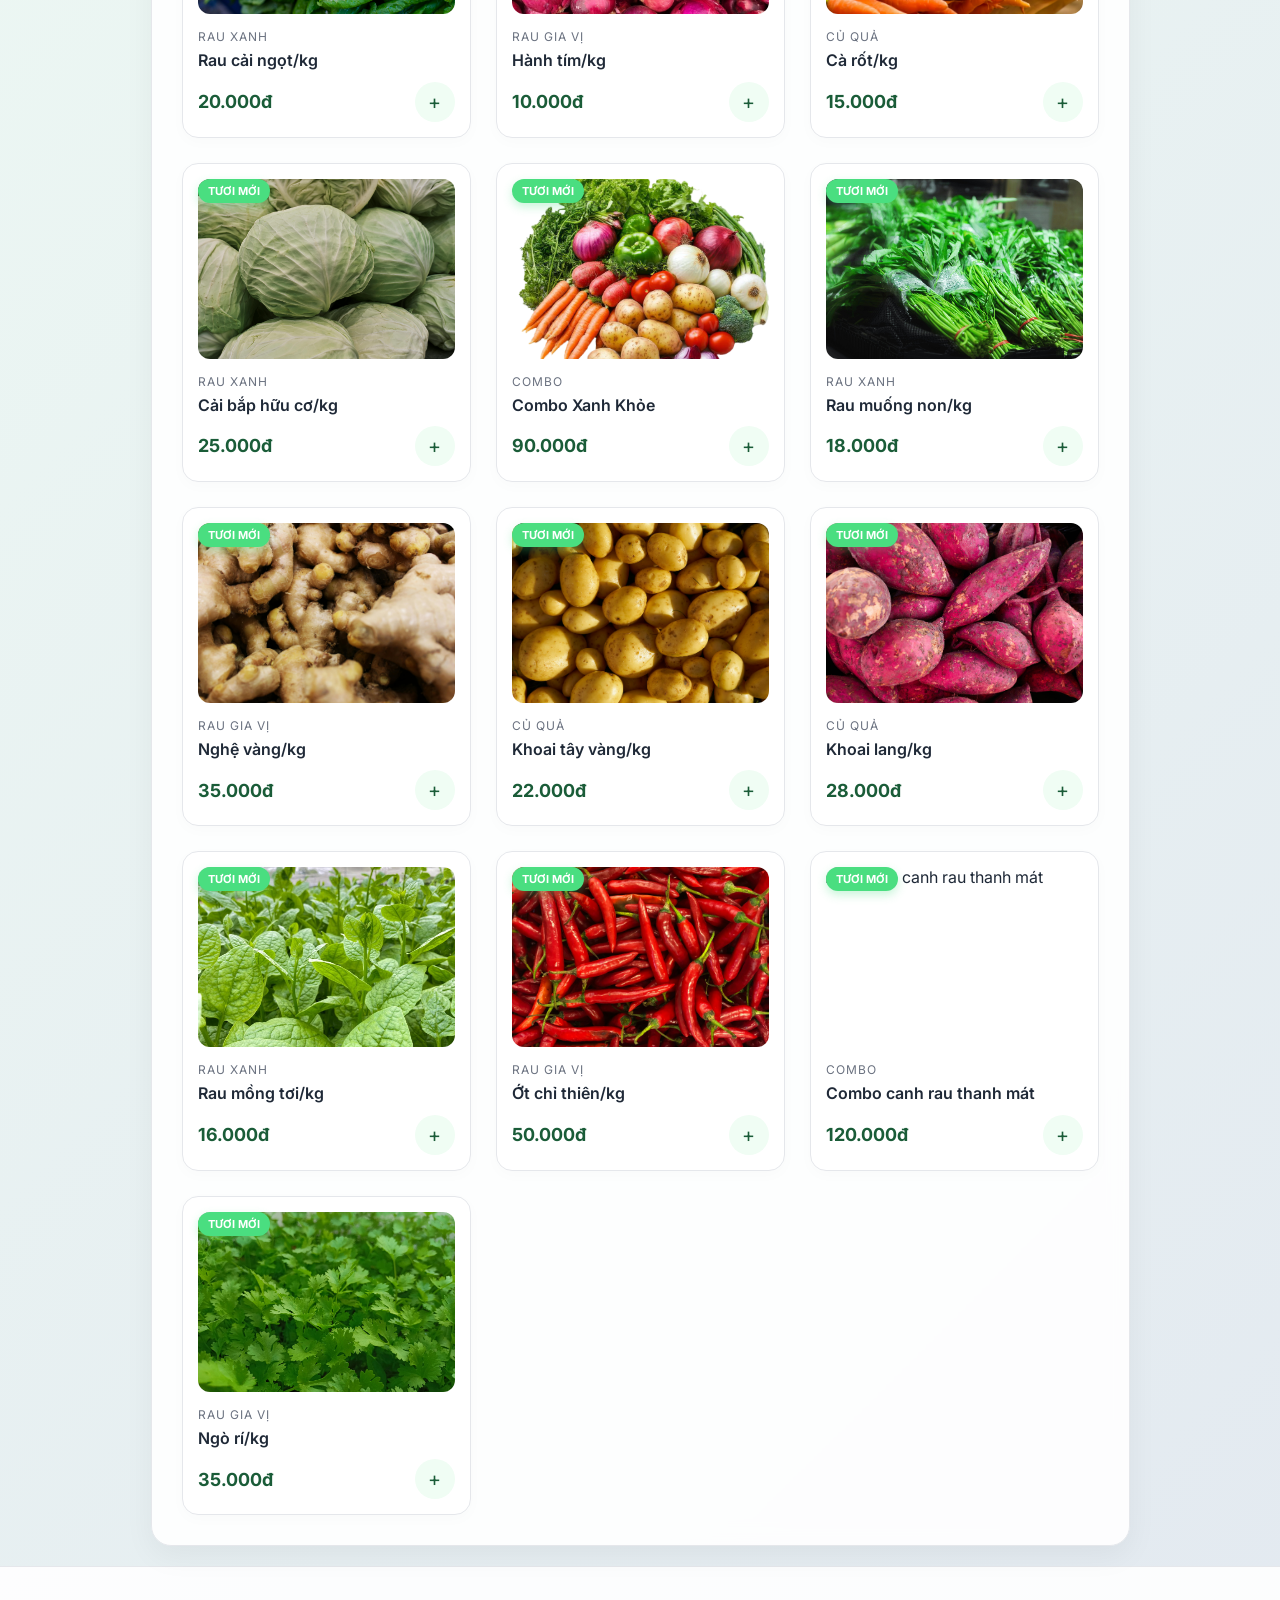
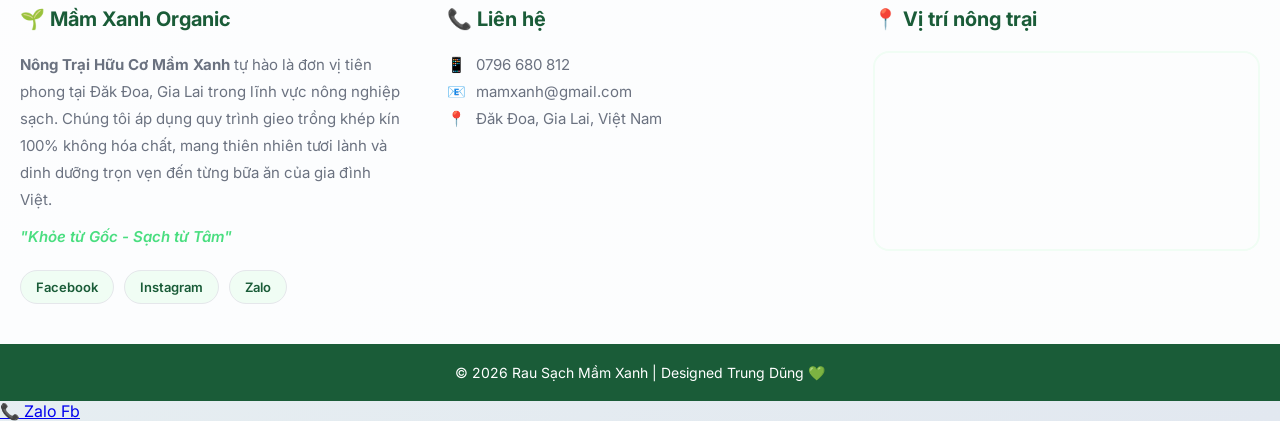
==== commit 950864d7: "Update index.html" ====
--- a/mamxanh/index.html
+++ b/mamxanh/index.html
@@ -158,7 +158,18 @@
       © 2026 Rau Sạch Mầm Xanh | Designed Trung Dũng 💚
     </div>
   </footer>
-
+  <!-- FLOATING CONTACT BUTTONS -->
+  <div class="floating-contact">
+    <a href="tel:0796680812" class="contact-bubble phone" title="Gọi ngay">
+      <span class="icon">📞</span>
+    </a>
+    <a href="https://zalo.me/0796680812" class="contact-bubble zalo" target="_blank" title="Chat Zalo">
+      <span class="text">Zalo</span>
+    </a>
+    <a href="https://www.facebook.com/ZeD3012" class="contact-bubble fb" target="_blank" title="Chat Facebook">
+      <span class="text">Fb</span>
+    </a>
+  </div>
   <script src="script.js"></script>
 </body>
 
